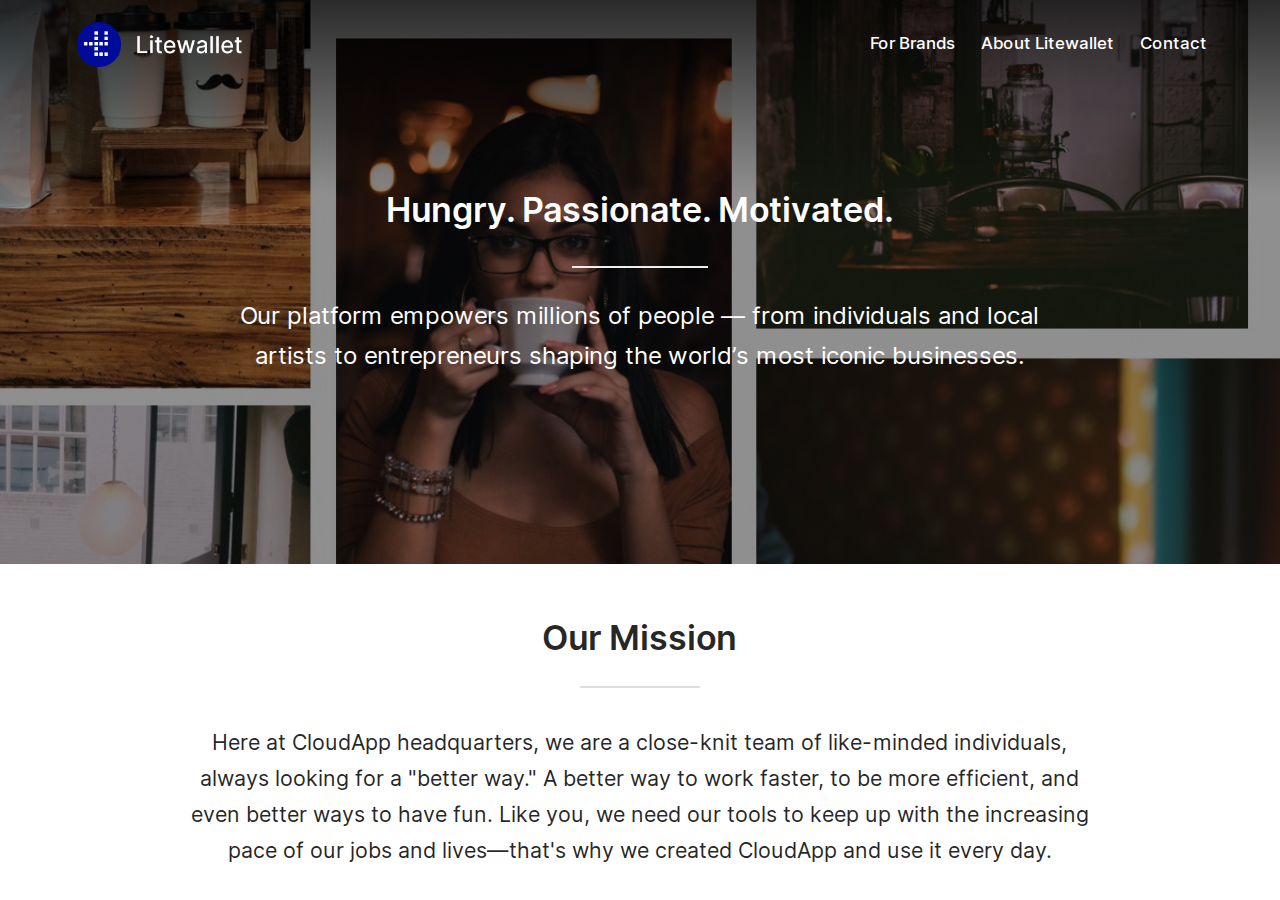
==== about_litewallet.html @ 4c925d45 "added the index file" ====
<!DOCTYPE html>
<html>
<head>
	<link rel="stylesheet" type="text/css" href="assets/css/style.css" />
</head>


<body>


<div class="container about_container">
	


<div class="top_container">

<div class="top_overlay"></div>


<div class="overlay_text_container">
	
<div class="top_nav_container">
	
<div class="top_nav_scrim">
	
<div class="logo_container"><a href="index.html"><img class="logo" src="assets/images/Litewallet Logo White.png" /></a></div>

<div class="nav_container">
	
<ul>

<li><a href="litewallet_for_brands.html">For Brands</a></li>
<li><a href="about_litewallet.html">About Litewallet</a></li>
<li><a href="contact.html">Contact</a></li>

<li class="clear"></li>

</ul>

</div>

<div class="clear"></div>

</div>

</div>



<div class="top_text_container">
	
<div class="about_title_container title">
	Hungry. Passionate. Motivated.
</div>


<div class="title_seperator_container">
	
<div class="title_seperator"></div>

</div>



<div class="about_desc_container">
	
Our platform empowers millions of people — from individuals and local artists to entrepreneurs shaping the world’s most iconic businesses.

</div>






</div>


</div>

</div>




<div class="mission_container about_section">
	

<div class="about_title_container">
	
<div class="about_section_heading title">Our Mission</div>


<div class="about_seperator_container">
<div class="about_seperator"></div>
	</div>


<div class="about_section_body">
	
Here at CloudApp headquarters, we are a close-knit team of like-minded individuals, always looking for a "better way." A better way to work faster, to be more efficient, and even better ways to have fun. Like you, we need our tools to keep up with the increasing pace of our jobs and lives—that's why we created CloudApp and use it every day.

</div>


</div>

</div>







<div class="our_team_container about_section dark_background">
	

<div class="about_title_container">
	
<div class="about_section_heading title">Our Team</div>


<div class="about_seperator_container">
<div class="about_seperator"></div>
	</div>


<div class="about_section_body">
	
Here at CloudApp headquarters, we are a close-knit team of like-minded individuals, always looking for a "better way." A better way to work faster, to be more efficient, and even better ways to have fun. Like you, we need our tools to keep up with the increasing pace of our jobs and lives—that's why we created CloudApp and use it every day.

</div>


</div>

</div>






<div class="our_values_container about_section">
	

<div class="about_title_container">
	
<div class="about_section_heading title">Our Values</div>


<div class="about_seperator_container">
<div class="about_seperator"></div>
	</div>


<div class="about_section_body">
	
Here at CloudApp headquarters, we are a close-knit team of like-minded individuals, always looking for a "better way." A better way to work faster, to be more efficient, and even better ways to have fun. Like you, we need our tools to keep up with the increasing pace of our jobs and lives—that's why we created CloudApp and use it every day.

</div>


<div class="mission_list_container">
	
<div class="mission_list">

<div class="mission_list_number">

<div class="list_number_container"><div class="list_number_text">1</div></div>	

</div>


<div class="mission_list_text">

<div class="mission_list_text_heading">Be Your Own Customer</div>	

<div class="mission_list_text_body">
	
Squarespace is built using Squarespace. Our entire business relies on the same platform and tools our customers pay us for. To that end, we build products and design experiences we would want for ourselves.

</div>

</div>





</div>





<div class="mission_list">

<div class="mission_list_number">

<div class="list_number_container"><div class="list_number_text">2</div></div>	

</div>


<div class="mission_list_text">

<div class="mission_list_text_heading">Empower Individuals</div>	

<div class="mission_list_text_body">
	
Squarespace is built using Squarespace. Our entire business relies on the same platform and tools our customers pay us for. To that end, we build products and design experiences we would want for ourselves.

</div>

</div>





</div>




<div class="mission_list">

<div class="mission_list_number">

<div class="list_number_container"><div class="list_number_text">3</div></div>	

</div>


<div class="mission_list_text">

<div class="mission_list_text_heading">Design is not a luxury</div>	

<div class="mission_list_text_body">
	
Squarespace is built using Squarespace. Our entire business relies on the same platform and tools our customers pay us for. To that end, we build products and design experiences we would want for ourselves.

</div>

</div>




</div>




<div class="mission_list">

<div class="mission_list_number">

<div class="list_number_container"><div class="list_number_text">4</div></div>	

</div>


<div class="mission_list_text">

<div class="mission_list_text_heading">Good work takes time</div>	

<div class="mission_list_text_body">
	
Squarespace is built using Squarespace. Our entire business relies on the same platform and tools our customers pay us for. To that end, we build products and design experiences we would want for ourselves.

</div>

</div>




</div>














</div>


</div>

</div>




<div class="footer">
	
<div class="footer_list">

<ul>
<li><a href="about_litewallet.html">About Litewallet</a></li>	
<li><a href="contact_us.html">Contact Us</a></li>	
<li><a href="privacy_policy.html">Privacy Policy</a></li>	
<li class="clear"></li>

</ul>

</div>

<div class="footer_logo"><img class="logo" src="assets/images/Litewallet Logo White.png" /></div>

<div class="footer_terms">Copyright @ 2019 Litewallet. All Rights Reserved</div>


</div>






</div>





</div>




</body>
</html>
---- assets/css/style.css ----
@font-face {
  src: url("../fonts/Inter-Regular.ttf");
  font-family: 'InterRegular'; }
@font-face {
  src: url("../fonts/Inter-Medium.ttf");
  font-family: 'InterMedium'; }
@font-face {
  src: url("../fonts/Inter-SemiBold.ttf");
  font-family: 'InterSemiBold'; }
@font-face {
  src: url("../fonts/Inter-Bold.ttf");
  font-family: 'InterBold'; }
* {
  margin: 0px;
  padding: 0px; }

html, body {
  height: 100%;
  width: 100%;
  font-family: 'InterRegular';
  -webkit-font-smoothing: antialiased;
  -moz-osx-font-smoothing: grayscale; }

.clear {
  clear: both; }

.dark_background {
  background: #000; }

.dark_background .home_heading {
  color: white; }

.dark_background .home_subheading {
  color: rgba(255, 255, 255, 0.7); }

a {
  text-decoration: none;
  color: rgba(0, 0, 0, 0.87); }

.title {
  font-family: 'InterSemiBold';
  font-size: 34px;
  line-height: 52px; }

.subtitle {
  font-family: 'InterRegular'; }

.selected_text {
  color: #000B99; }

.inline_element {
  display: inline-block; }

.flat_button {
  color: #000B99;
  font-family: 'InterMedium';
  font-size: 21.33px; }

.container {
  height: 100%;
  width: 100%;
  overflow-x: hidden; }

.top_container {
  position: relative;
  height: 540px;
  width: 100%;
  background-image: url("../images/Litewallet Background.jpg");
  background-size: cover; }

.top_nav_container {
  position: relative;
  width: 100%;
  min-height: 120px; }

.top_nav_scrim {
  position: absolute;
  top: 0px;
  left: 0px;
  height: 120px;
  width: 100%;
  background-image: linear-gradient(rgba(0, 0, 0, 0.7), rgba(0, 0, 0, 0));
  padding-left: 6%;
  padding-top: 1.2%; }

.logo_container {
  float: left;
  padding-top: .5%; }

img.logo {
  height: 45px;
  width: 165px; }

.nav_container {
  float: right;
  width: 40%;
  padding-top: 1.4%; }

.nav_container ul li {
  list-style-type: none;
  float: left;
  color: white;
  font-family: 'InterMedium';
  padding-left: 5%;
  font-size: 16px; }

.nav_container ul li a {
  text-decoration: none;
  color: white;
  font-family: 'InterMedium';
  font-size: 16.86px; }

.nav_container ul li a:hover {
  text-decoration: underline; }

.top_text_container {
  margin-top: 5%;
  width: 88%;
  padding: 0% 6%; }

.text_title_container {
  width: 80%;
  padding: 0% 10%;
  text-align: center;
  font-family: 'InterSemiBold';
  font-size: 34.17px;
  line-height: 56px; }

.text_desc_container {
  margin-top: 1.5%;
  font-family: 'InterRegular';
  font-size: 24px;
  line-height: 40px;
  width: 72%;
  padding: 0% 14%;
  text-align: center; }

.signup_container {
  margin-top: 4%;
  width: 72%;
  padding: 0% 14%; }

.signup_label {
  font-family: 'InterMedium';
  font-size: 18.96px;
  text-align: center;
  width: 100%; }

.signup_input_container {
  width: 100%;
  text-align: center; }

input[type="text"] {
  border: none;
  border-radius: 4px;
  padding: 16px;
  font-family: 'InterRegular';
  font-size: 18px; }

.signup_input {
  background: #ddd;
  margin-top: 16px;
  width: 280px; }

button {
  border: none;
  border-radius: 4px;
  cursor: pointer; }

button.signup_button {
  margin-left: -8px; }

button.raised_button {
  background: #000B99;
  color: white;
  padding: 16px;
  font-family: 'InterRegular';
  font-size: 18px; }

.section {
  padding: 56px 0px; }

.features_container {
  margin-top: 3%;
  width: 88%;
  padding-left: 6%; }

.home_heading {
  font-family: 'InterSemiBold';
  font-size: 34px;
  line-height: 52px;
  width: 72%;
  padding: 0% 14%;
  color: #000B99;
  text-align: center; }

.home_subheading {
  margin-top: 16px;
  font-family: 'InterMedium';
  font-size: 22px;
  width: 72%;
  padding: 0% 14%;
  color: rgba(0, 0, 0, 0.5);
  text-align: center; }

.features_content_container {
  margin-top: 80px; }

.feature_container {
  height: 320px;
  width: 88%;
  padding: 0px 6%; }

.feature_text {
  float: left;
  width: 44%;
  position: relative;
  height: 320px;
  display: table; }

.feature_text_heading {
  font-size: 30.38px;
  line-height: 48px;
  font-family: 'InterMedium';
  text-align: left; }

.feature_text_body {
  font-size: 21.33px;
  line-height: 36px;
  font-family: 'InterRegular';
  margin-top: 16px;
  text-align: left;
  color: rgba(0, 0, 0, 0.5); }

.feature_graphic {
  float: right;
  width: 50%;
  height: 320px;
  display: table;
  position: relative;
  margin-left: 6%; }

.feature_graphic_inner {
  display: table-cell;
  vertical-align: middle; }

.feature_container:nth-child(2n) .feature_graphic {
  float: left; }

.feature_container:nth-child(2n) .feature_text {
  float: right; }

.feature_container {
  margin-top: 32px; }

.feature_container:nth-child(1) {
  margin-top: 64px; }

.feature_text_inner {
  display: table-cell;
  vertical-align: middle; }

.section_seperator {
  margin: 48px 0px; }

.seperator {
  background: #ddd;
  height: 1px;
  width: 72%;
  margin: 0 14%; }

.one_wallet_container {
  width: 100%; }

.footer {
  background: #000;
  width: 100%;
  padding: 32px 0px;
  min-height: 120px; }

.be_among_the_first_container .signup_container {
  margin-top: 56px; }

.footer_list {
  width: 100%;
  margin-left: 6%; }

.footer_list ul li {
  list-style-type: none;
  margin-left: 24px;
  color: white;
  float: left;
  font-family: 'InterMedium';
  font-size: 18.96px; }

.footer_list ul li:nth-child(1) {
  margin-left: 0px; }

.footer_list ul li a {
  color: white; }

.footer_logo {
  margin: 72px 0px 40px 0px;
  text-align: center; }

.footer_terms {
  color: rgba(255, 255, 255, 0.7);
  font-size: 18.96px;
  width: 100%;
  text-align: center; }

.one_wallet_container {
  padding-bottom: 80px; }

.wallets_container {
  margin: 80px 0px 16px 0px;
  width: 100%;
  text-align: center; }

.wallet_container {
  margin-left: 40px;
  display: inline-block; }

.wallet_container:nth-child(1) {
  margin-left: 0px; }

.wallet_container img {
  width: 270px;
  height: 155px;
  box-shadow: 3px 3px 6px 4px rgba(0, 0, 0, 0.12); }

.wallets_list_container {
  width: 80%;
  min-height: 120px;
  margin-left: 10%; }

.wallets_list {
  width: 46%;
  float: left;
  margin-top: 64px; }

.wallets_list:nth-child(2n) {
  margin-left: 4%; }

.wallets_list_title {
  font-family: 'InterMedium';
  font-size: 30.38px;
  color: white;
  width: 100%;
  text-align: center; }

.wallets_list_body {
  margin-top: 16px;
  font-family: 'InterRegular';
  font-size: 20px;
  line-height: 36px;
  color: white;
  width: 100%;
  text-align: center; }

/*  About Page Styles  */
.top_overlay {
  position: absolute;
  top: 0px;
  left: 0px;
  height: 100%;
  width: 100%;
  z-index: 2;
  background: rgba(0, 0, 0, 0.44); }

.overlay_text_container {
  position: relative;
  height: 100%;
  width: 100%;
  z-index: 5; }

.title_seperator_container {
  text-align: center;
  margin: 16px 0px; }

.title_seperator {
  display: inline-block;
  height: 2px;
  width: 12%;
  background: #eee; }

.title_seperator.lighter {
  height: 1px;
  background: #ddd; }

.about_container .top_nav_scrim {
  height: 180px; }

.about_container.container .top_container {
  background-image: url("../images/About Background.jpg");
  height: 564px; }

.about_title_container {
  color: white;
  text-align: center;
  width: 72%;
  padding: 0 14%; }

.about_desc_container {
  color: white;
  text-align: center;
  width: 72%;
  padding: 0 14%;
  margin-top: 1.5%;
  font-family: 'InterRegular';
  font-size: 24px;
  line-height: 40px;
  margin-top: 24px; }

.about_section {
  padding: 48px 0px; }

.about_section_heading {
  color: rgba(0, 0, 0, 0.87); }

.about_seperator_container {
  width: 100%;
  margin-top: 8px;
  text-align: center; }

.about_seperator {
  display: inline-block;
  width: 120px;
  height: 2px;
  background: #ddd; }

.about_section_body {
  font-family: 'InterRegular';
  font-size: 21.33px;
  line-height: 36px;
  color: rgba(0, 0, 0, 0.87);
  width: 100%;
  padding: 0px;
  margin-top: 32px; }

.about_container .about_section.dark_background .about_section_heading {
  color: white; }

.about_container .about_section.dark_background .about_section_body {
  color: white; }

.mission_list_container {
  margin-top: 48px; }

.mission_list {
  margin-top: 40px;
  min-height: 56px;
  width: 100%; }

.mission_list:nth-child(1) {
  margin-top: 0px; }

.mission_list_number {
  display: inline-block;
  height: 56px;
  width: 56px; }

.list_number_container {
  height: 56px;
  width: 56px;
  border-radius: 28px;
  border: 1px solid #ddd;
  overflow: hidden; }

.list_number_text {
  font-family: 'InterSemiBold';
  font-size: 24px;
  color: rgba(0, 0, 0, 0.87);
  padding: 12px 10px; }

.mission_list_text {
  display: inline-block;
  margin-left: 12%; }

.mission_list_text_heading {
  font-family: 'InterSemiBold';
  font-size: 24px;
  color: rgba(0, 0, 0, 0.87);
  text-align: left; }

.mission_list_text_body {
  font-family: 'InterRegular';
  font-size: 21.33px;
  line-height: 36px;
  margin-top: 16px;
  text-align: left;
  color: rgba(0, 0, 0, 0.87); }

.our_values_container {
  padding-bottom: 104px; }

/* Privacy Policy Styles */
.privacy_policy_container .top_nav_scrim {
  background: none; }

.privacy_policy_container .top_container {
  background: none; }

.white_background .top_nav_container .nav_container ul li a, .white_background .title_container, .white_background .desc_container {
  color: rgba(0, 0, 0, 0.87); }

.privacy_policy_container .title_container {
  text-align: left;
  width: 100%; }

.privacy_policy_container .top_container {
  padding-bottom: 72px;
  height: auto;
  min-height: 160px;
  width: 100%; }

.privacy_policy_container .title_seperator_container {
  text-align: left;
  margin-top: 8px; }

.privacy_policy_container .title_seperator {
  width: 96px; }

.privacy_policy_container .desc_container {
  line-height: 36px;
  width: 72%;
  padding-top: 16px; }

/* Contact Us Styles  */
.contact_container .top_text_container {
  margin-top: 3%; }

.contact_container .title_container {
  text-align: center;
  width: 80%;
  padding: 0 10%; }

.contact_container .top_container {
  height: auto;
  background: none;
  padding-bottom: 96px; }

.contact_container .top_nav_scrim {
  background: none; }

.desc_list_container {
  margin-top: 32px;
  text-align: center;
  min-height: 120px;
  width: 100%;
  padding: 0;
  margin-top: 48px; }

.desc_list {
  float: left;
  margin-left: 72px;
  width: 28%; }

.desc_list:nth-child(1) {
  margin-left: 0px; }

.desc_list_title {
  font-family: 'InterMedium';
  font-size: 24px;
  text-align: center; }

.desc_list_body {
  font-family: 'InterRegular';
  font-size: 21.33px;
  line-height: 32px;
  margin-top: 24px;
  width: 100%;
  text-align: center; }

/* For Brands Styles */
.for_brands_container .top_container, .for_brands_container .top_nav_scrim {
  background: none; }

.for_brands_container .top_text_container {
  margin-top: 4%;
  min-height: 120px;
  width: 100%; }

.for_brands_container .title_seperator_container {
  text-align: left;
  margin-top: 8px; }

.for_brands_container .title_seperator {
  width: 96px; }

.for_brands_container .title_container {
  width: 100%;
  font-size: 34px;
  line-height: 56px; }

.desc_container {
  width: 100%;
  font-size: 24px;
  line-height: 44px;
  padding-top: 8px; }

.left_floated_container {
  float: left;
  width: 52%; }

.right_floated_container {
  float: left; }

.right_floated_container img {
  position: relative;
  height: 459px;
  width: 470px;
  margin-top: -10%;
  z-index: -10; }

.for_brands_illustration img {
  height: 373px;
  width: 381px; }

.signup_as_brand_container {
  margin-top: 32px; }

.signup_as_brand_text {
  font-size: 24px; }

.brands_features_container {
  margin-left: 6%;
  width: 90%;
  margin-top: 128px;
  padding-bottom: 96px; }

.brands_feature {
  margin-top: 80px;
  width: 88%;
  padding-left: 6%;
  border-left: 4px solid #000B99;
  min-height: 160px;
  padding-top: 16px;
  padding-bottom: 16px; }

.brands_feature:nth-child(1) {
  margin-top: 0px; }

.brands_feature_title_container {
  float: left;
  width: 44%; }

.brands_feature_image_container {
  float: right;
  width: 48%;
  margin-top: 3%; }

.brands_feature_title {
  font-family: 'InterMedium';
  font-size: 30.38px;
  margin-top: 16px; }

.brands_feature_body {
  margin-top: 32px;
  font-family: 'InterRegular';
  font-size: 20px;
  line-height: 36px; }

.brands_feature_title_caption {
  font-family: 'InterRegular';
  font-size: 18.96px;
  color: #000B99; }

.brands_feature_list_container {
  margin-top: 24px; }

.brands_feature_list {
  margin-top: 24px; }

.brands_feature:nth-child(2n) {
  border-left: none;
  border-right: 4px solid #000B99;
  padding-left: 0%;
  padding-right: 6%; }

.brands_feature:nth-child(2n) .brands_feature_title_container {
  float: right; }

.brands_feature:nth-child(2n) .brands_feature_image_container {
  float: left; }

.brands_feature_list:nth-child(1) {
  margin-top: 0px; }

.brands_feature_list_container ul li {
  list-style-type: none; }

.feature_list_title {
  font-family: 'InterMedium';
  font-size: 21.33px; }

.feature_list_body {
  margin-top: 16px;
  font-family: 'InterRegular';
  font-size: 20px; }

.for_brands_litewallet_offers_title {
  font-family: 'InterSemiBold';
  font-size: 34px;
  width: 100%;
  text-align: center;
  line-height: 56px;
  margin-top: 120px; }

/*# sourceMappingURL=style.css.map */
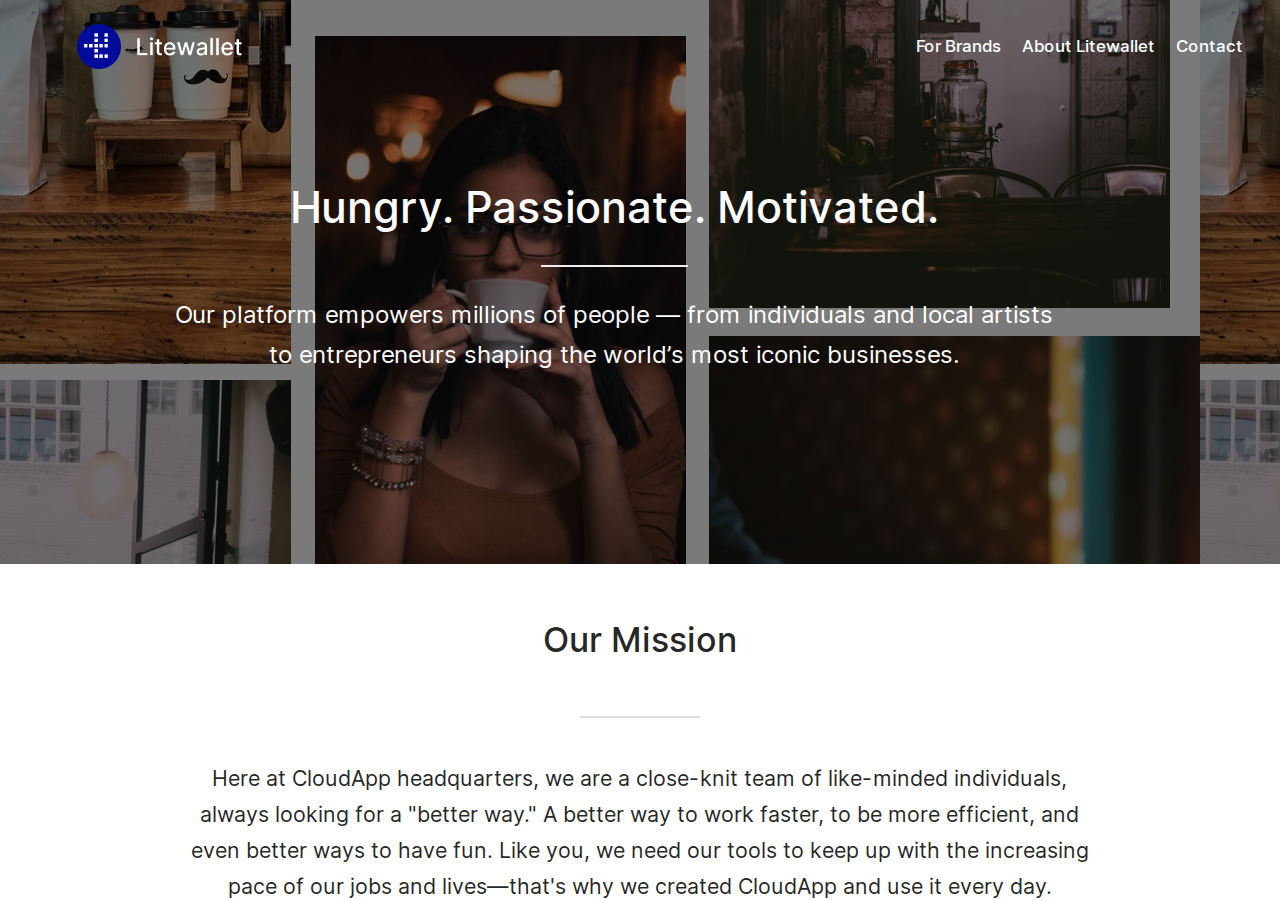
==== commit 8d439c04: "added latest home pages" ====
--- a/about_litewallet.html
+++ b/about_litewallet.html
@@ -8,22 +8,55 @@
 <body>
 
 
-<div class="container about_container">
-	
-
-
-<div class="top_container">
-
-<div class="top_overlay"></div>
-
-
-<div class="overlay_text_container">
-	
+<div class="container about_container full_bleed_background">
+
+
+<div class="top_navigation">
+
+
+<div class="top_navigation_left">	
+	
+<div class="logo_container">
+
+<div class="logo_left">
+
+
+<div class="logo">
+<a href="index.html"><img class="logo" src="assets/images/Litewallet Logo White.png" /></a>
+</div>
+
+</div>
+
+
+<div class="currently_serving">
+	
+Currently serving in Delhi-NCR only
+
+</div>
+
+
+
+
+
+<div class="clear"></div>
+
+
+</div>
+
+
+</div>
+
+
+
+<div class="top_navigation_right">
+	
+
+
 <div class="top_nav_container">
 	
 <div class="top_nav_scrim">
 	
-<div class="logo_container"><a href="index.html"><img class="logo" src="assets/images/Litewallet Logo White.png" /></a></div>
+
 
 <div class="nav_container">
 	
@@ -33,7 +66,7 @@
 <li><a href="about_litewallet.html">About Litewallet</a></li>
 <li><a href="contact.html">Contact</a></li>
 
-<li class="clear"></li>
+
 
 </ul>
 
@@ -41,9 +74,36 @@
 
 <div class="clear"></div>
 
-</div>
-
-</div>
+
+</div>
+
+</div>
+
+
+</div>
+
+
+
+
+
+<div class="clear">
+</div>
+
+
+</div>
+
+
+
+
+
+
+<div class="top_container">
+
+<div class="top_overlay"></div>
+
+
+<div class="overlay_text_container">
+	
 
 
 
--- a/assets/css/style.css
+++ b/assets/css/style.css
@@ -14,6 +14,9 @@
   margin: 0px;
   padding: 0px; }
 
+html {
+  overflow-x: hidden; }
+
 html, body {
   height: 100%;
   width: 100%;
@@ -38,9 +41,9 @@
   color: rgba(0, 0, 0, 0.87); }
 
 .title {
-  font-family: 'InterSemiBold';
+  font-family: 'InterMedium';
   font-size: 34px;
-  line-height: 52px; }
+  line-height: 56px; }
 
 .subtitle {
   font-family: 'InterRegular'; }
@@ -56,17 +59,27 @@
   font-family: 'InterMedium';
   font-size: 21.33px; }
 
+.input_field:focus, button:focus {
+  border: none;
+  outline: none; }
+
 .container {
+  position: relative;
   height: 100%;
   width: 100%;
   overflow-x: hidden; }
 
 .top_container {
   position: relative;
-  height: 540px;
-  width: 100%;
-  background-image: url("../images/Litewallet Background.jpg");
-  background-size: cover; }
+  min-height: 540px;
+  height: 100%;
+  width: 100%; }
+
+.top_inner_container {
+  min-height: 240px;
+  height: 100%;
+  width: 94%;
+  padding-left: 6%; }
 
 .top_nav_container {
   position: relative;
@@ -84,17 +97,20 @@
   padding-top: 1.2%; }
 
 .logo_container {
-  float: left;
-  padding-top: .5%; }
+  width: 100%;
+  min-height: 64px;
+  padding-top: 4%; }
 
 img.logo {
   height: 45px;
   width: 165px; }
 
+.text_slider {
+  display: inline-block; }
+
 .nav_container {
   float: right;
-  width: 40%;
-  padding-top: 1.4%; }
+  width: 70%; }
 
 .nav_container ul li {
   list-style-type: none;
@@ -113,40 +129,63 @@
 .nav_container ul li a:hover {
   text-decoration: underline; }
 
+.top_left_container {
+  float: left;
+  width: 50%;
+  box-shadow: 12px 12px 16px 12px #ffffff;
+  -webkit-box-shadow: 12px 12px 16px 12px #ffffff;
+  -moz-box-shadow: 0px 12px 16px 12px #ffffff;
+  -ms-box-shadow: 0px 12px 16px 12px #ffffff;
+  -o-box-shadow: 0px 12px 16px 12px #ffffff; }
+
+.top_right_container {
+  float: right;
+  width: 50%;
+  height: 100%;
+  background-image: url("../images/Home Background.jpg");
+  background-size: cover; }
+
 .top_text_container {
-  margin-top: 5%;
-  width: 88%;
-  padding: 0% 6%; }
+  margin-top: 21%;
+  width: 96%;
+  padding-right: 4%;
+  padding-top: 8%; }
 
 .text_title_container {
-  width: 80%;
-  padding: 0% 10%;
-  text-align: center;
-  font-family: 'InterSemiBold';
+  width: 100%;
+  padding: 0%;
+  text-align: left;
+  font-family: 'InterMedium';
   font-size: 34.17px;
   line-height: 56px; }
 
 .text_desc_container {
   margin-top: 1.5%;
   font-family: 'InterRegular';
-  font-size: 24px;
+  font-size: 20px;
   line-height: 40px;
-  width: 72%;
-  padding: 0% 14%;
-  text-align: center; }
+  width: 92%;
+  padding-top: 2%;
+  padding-right: 4%;
+  text-align: left; }
 
 .signup_container {
-  margin-top: 4%;
-  width: 72%;
-  padding: 0% 14%; }
+  margin-top: 2%;
+  width: 96%;
+  padding-right: 4%; }
 
 .signup_label {
   font-family: 'InterMedium';
   font-size: 18.96px;
   text-align: center;
-  width: 100%; }
+  width: 100%;
+  padding-top: 4%; }
 
 .signup_input_container {
+  width: 100%;
+  text-align: center; }
+
+.signup_inner_container {
   width: 100%;
   text-align: center; }
 
@@ -160,7 +199,7 @@
 .signup_input {
   background: #ddd;
   margin-top: 16px;
-  width: 280px; }
+  width: 240px; }
 
 button {
   border: none;
@@ -177,6 +216,50 @@
   font-family: 'InterRegular';
   font-size: 18px; }
 
+.signup_avatars_container {
+  padding-top: 24px;
+  text-align: left;
+  display: none; }
+
+.avatar_single {
+  display: inline-block;
+  margin-left: -16px; }
+
+.avatar_single img {
+  height: 32px;
+  width: 32px;
+  border-radius: 50%;
+  border: 2px solid #fff; }
+
+.signup_avatars_text {
+  padding-top: 24px;
+  font-family: 'InterRegular';
+  font-size: 16.86px;
+  text-align: center;
+  width: 100%;
+  color: rgba(0, 0, 0, 0.87); }
+
+.top_signup_container .signup_label, .top_signup_container .signup_input_container, .top_signup_container .signup_inner_container, .top_signup_container .signup_avatars_text {
+  text-align: left; }
+
+.top_signup_container {
+  padding-top: 8px; }
+
+.bottom_container {
+  min-height: 240px;
+  width: 100%; }
+
+.logo_left {
+  float: left;
+  width: 34%; }
+
+.currently_serving {
+  float: right;
+  padding-right: 3%;
+  width: 50%;
+  padding-top: 16px;
+  color: rgba(0, 0, 0, 0.5); }
+
 .section {
   padding: 56px 0px; }
 
@@ -186,20 +269,20 @@
   padding-left: 6%; }
 
 .home_heading {
-  font-family: 'InterSemiBold';
+  font-family: 'InterMedium';
   font-size: 34px;
-  line-height: 52px;
-  width: 72%;
-  padding: 0% 14%;
-  color: #000B99;
+  line-height: 56px;
+  width: 88%;
+  padding: 0% 6%;
+  color: rgba(0, 0, 0, 0.87);
   text-align: center; }
 
 .home_subheading {
   margin-top: 16px;
   font-family: 'InterMedium';
   font-size: 22px;
-  width: 72%;
-  padding: 0% 14%;
+  width: 88%;
+  padding: 0% 6%;
   color: rgba(0, 0, 0, 0.5);
   text-align: center; }
 
@@ -233,10 +316,9 @@
   color: rgba(0, 0, 0, 0.5); }
 
 .feature_graphic {
-  float: right;
-  width: 50%;
+  float: left;
+  width: 40%;
   height: 320px;
-  display: table;
   position: relative;
   margin-left: 6%; }
 
@@ -261,7 +343,7 @@
   vertical-align: middle; }
 
 .section_seperator {
-  margin: 48px 0px; }
+  margin-top: 48px; }
 
 .seperator {
   background: #ddd;
@@ -279,7 +361,7 @@
   min-height: 120px; }
 
 .be_among_the_first_container .signup_container {
-  margin-top: 56px; }
+  margin-top: 0px; }
 
 .footer_list {
   width: 100%;
@@ -340,7 +422,7 @@
   margin-top: 64px; }
 
 .wallets_list:nth-child(2n) {
-  margin-left: 4%; }
+  margin-left: 6%; }
 
 .wallets_list_title {
   font-family: 'InterMedium';
@@ -350,13 +432,17 @@
   text-align: center; }
 
 .wallets_list_body {
-  margin-top: 16px;
+  margin-top: 24px;
   font-family: 'InterRegular';
   font-size: 20px;
   line-height: 36px;
   color: white;
-  width: 100%;
-  text-align: center; }
+  height: 144px;
+  width: 100%;
+  text-align: center; }
+
+.wallets_list:nth-child(3), .wallets_list:nth-child(4) {
+  margin-top: 64px; }
 
 /*  About Page Styles  */
 .top_overlay {
@@ -366,7 +452,7 @@
   height: 100%;
   width: 100%;
   z-index: 2;
-  background: rgba(0, 0, 0, 0.44); }
+  background: rgba(0, 0, 0, 0.52); }
 
 .overlay_text_container {
   position: relative;
@@ -397,6 +483,8 @@
 
 .about_title_container {
   color: white;
+  font-family: 'InterMedium';
+  font-size: 43.25px;
   text-align: center;
   width: 72%;
   padding: 0 14%; }
@@ -468,7 +556,7 @@
   overflow: hidden; }
 
 .list_number_text {
-  font-family: 'InterSemiBold';
+  font-family: 'InterMedium';
   font-size: 24px;
   color: rgba(0, 0, 0, 0.87);
   padding: 12px 10px; }
@@ -478,7 +566,7 @@
   margin-left: 12%; }
 
 .mission_list_text_heading {
-  font-family: 'InterSemiBold';
+  font-family: 'InterMedium';
   font-size: 24px;
   color: rgba(0, 0, 0, 0.87);
   text-align: left; }
@@ -523,6 +611,7 @@
 
 .privacy_policy_container .desc_container {
   line-height: 36px;
+  font-size: 20px;
   width: 72%;
   padding-top: 16px; }
 
@@ -547,8 +636,8 @@
   margin-top: 32px;
   text-align: center;
   min-height: 120px;
-  width: 100%;
-  padding: 0;
+  width: 84%;
+  padding: 0 8%;
   margin-top: 48px; }
 
 .desc_list {
@@ -591,7 +680,8 @@
 .for_brands_container .title_container {
   width: 100%;
   font-size: 34px;
-  line-height: 56px; }
+  font-family: 'InterMedium';
+  line-height: 60px; }
 
 .desc_container {
   width: 100%;
@@ -700,11 +790,68 @@
   font-size: 20px; }
 
 .for_brands_litewallet_offers_title {
-  font-family: 'InterSemiBold';
+  font-family: 'InterMedium';
   font-size: 34px;
   width: 100%;
   text-align: center;
   line-height: 56px;
   margin-top: 120px; }
 
+.white_background .top_container .top_right_container {
+  background: #fff; }
+
+.white_background .top_navigation .currently_serving, .full_bleed_background .top_navigation .currently_serving {
+  display: none; }
+
+.white_background .top_container .logo_container, .full_bleed_background .top_container .logo_container {
+  float: none; }
+
+.white_background .top_text_container {
+  padding-right: 0%;
+  width: 100%; }
+
+.full_bleed_background .top_nav_scrim {
+  background: none; }
+
+.full_bleed_background .top_text_container {
+  margin-top: 0%;
+  padding-top: 14%; }
+
+.top_navigation {
+  position: absolute;
+  top: 0px;
+  left: 0px;
+  width: 100%;
+  min-height: 120px;
+  z-index: 30; }
+
+.top_navigation_left {
+  float: left;
+  width: 47%;
+  padding-left: 6%; }
+
+.top_navigation_right {
+  float: right;
+  width: 47%; }
+
+.top_nav_scrim {
+  padding-top: 6%; }
+
+.white_background .top_left_container {
+  padding-top: 13%; }
+
+.for_brands_container .top_right_container {
+  z-index: -10; }
+
+.for_brands_container .top_right_container img {
+  position: relative;
+  height: 459px;
+  width: 470px;
+  margin-top: 18%;
+  margin-left: 12%;
+  z-index: 10; }
+
+.privacy_policy_container .top_text_container {
+  margin-top: 6.5%; }
+
 /*# sourceMappingURL=style.css.map */
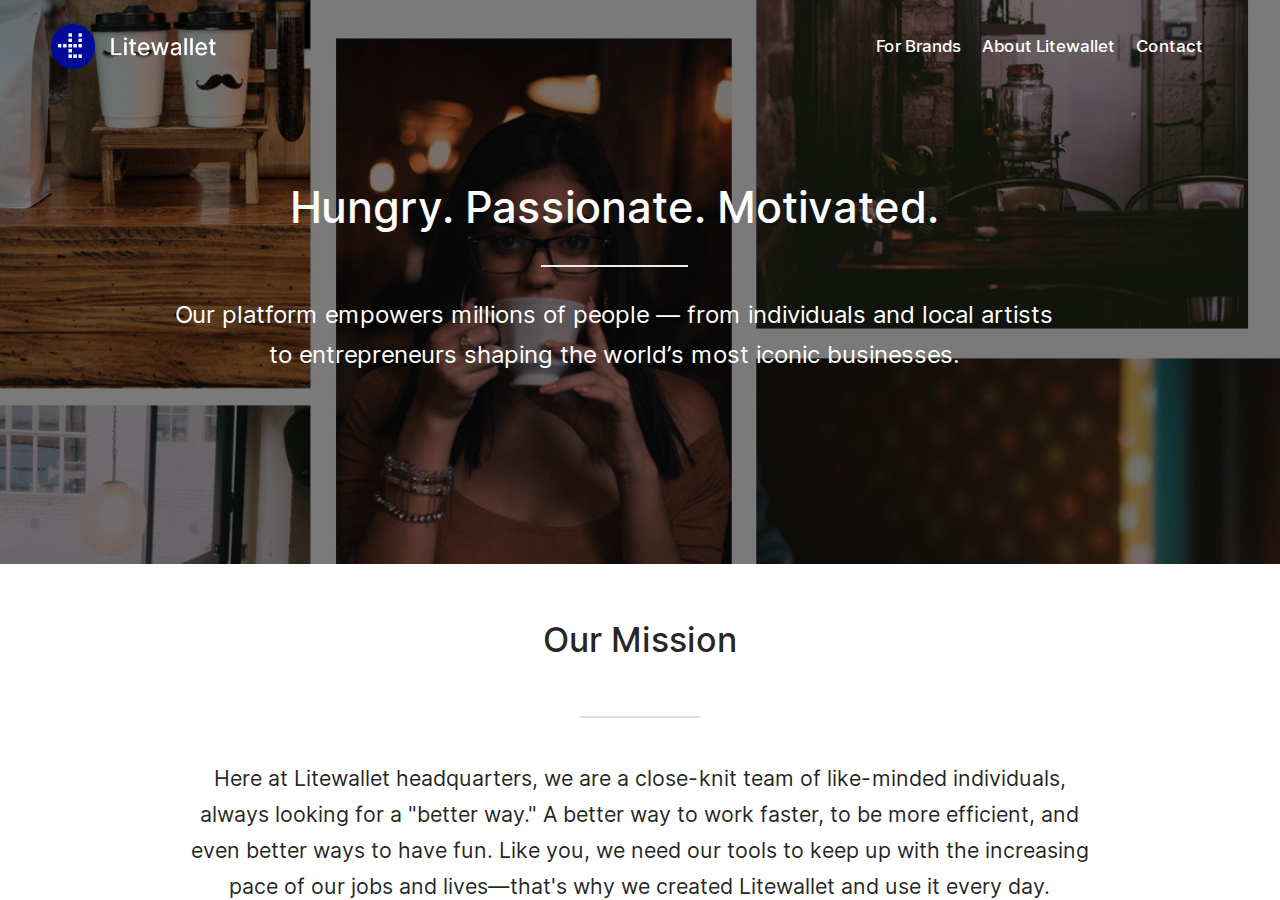
==== commit d6d691a8: "added favicon" ====
--- a/about_litewallet.html
+++ b/about_litewallet.html
@@ -158,7 +158,7 @@
 
 <div class="about_section_body">
 	
-Here at CloudApp headquarters, we are a close-knit team of like-minded individuals, always looking for a "better way." A better way to work faster, to be more efficient, and even better ways to have fun. Like you, we need our tools to keep up with the increasing pace of our jobs and lives—that's why we created CloudApp and use it every day.
+Here at Litewallet headquarters, we are a close-knit team of like-minded individuals, always looking for a "better way." A better way to work faster, to be more efficient, and even better ways to have fun. Like you, we need our tools to keep up with the increasing pace of our jobs and lives—that's why we created Litewallet and use it every day.
 
 </div>
 
@@ -239,7 +239,7 @@
 
 <div class="mission_list_text_body">
 	
-Squarespace is built using Squarespace. Our entire business relies on the same platform and tools our customers pay us for. To that end, we build products and design experiences we would want for ourselves.
+Litewallet is built using Litewallet. Our entire business relies on the same platform and tools our customers pay us for. To that end, we build products and design experiences we would want for ourselves.
 
 </div>
 
@@ -270,7 +270,7 @@
 
 <div class="mission_list_text_body">
 	
-Squarespace is built using Squarespace. Our entire business relies on the same platform and tools our customers pay us for. To that end, we build products and design experiences we would want for ourselves.
+Litewallet is built using Litewallet. Our entire business relies on the same platform and tools our customers pay us for. To that end, we build products and design experiences we would want for ourselves.
 
 </div>
 
@@ -300,7 +300,7 @@
 
 <div class="mission_list_text_body">
 	
-Squarespace is built using Squarespace. Our entire business relies on the same platform and tools our customers pay us for. To that end, we build products and design experiences we would want for ourselves.
+Litewallet is built using Litewallet. Our entire business relies on the same platform and tools our customers pay us for. To that end, we build products and design experiences we would want for ourselves.
 
 </div>
 
@@ -329,7 +329,7 @@
 
 <div class="mission_list_text_body">
 	
-Squarespace is built using Squarespace. Our entire business relies on the same platform and tools our customers pay us for. To that end, we build products and design experiences we would want for ourselves.
+Litewallet is built using Litewallet. Our entire business relies on the same platform and tools our customers pay us for. To that end, we build products and design experiences we would want for ourselves.
 
 </div>
 
--- a/assets/css/style.css
+++ b/assets/css/style.css
@@ -49,15 +49,18 @@
   font-family: 'InterRegular'; }
 
 .selected_text {
-  color: #000B99; }
+  color: #3600B3; }
 
 .inline_element {
   display: inline-block; }
 
 .flat_button {
-  color: #000B99;
+  color: #3600B3;
   font-family: 'InterMedium';
   font-size: 21.33px; }
+
+.flat_button span {
+  margin-left: 4px; }
 
 .input_field:focus, button:focus {
   border: none;
@@ -73,13 +76,15 @@
   position: relative;
   min-height: 540px;
   height: 100%;
-  width: 100%; }
+  width: 100%;
+  background-image: url("../images/litewallet_background_pattern.jpg");
+  background-size: cover; }
 
 .top_inner_container {
   min-height: 240px;
   height: 100%;
   width: 94%;
-  padding-left: 6%; }
+  padding-left: 4%; }
 
 .top_nav_container {
   position: relative;
@@ -93,7 +98,6 @@
   height: 120px;
   width: 100%;
   background-image: linear-gradient(rgba(0, 0, 0, 0.7), rgba(0, 0, 0, 0));
-  padding-left: 6%;
   padding-top: 1.2%; }
 
 .logo_container {
@@ -131,32 +135,32 @@
 
 .top_left_container {
   float: left;
-  width: 50%;
-  box-shadow: 12px 12px 16px 12px #ffffff;
-  -webkit-box-shadow: 12px 12px 16px 12px #ffffff;
-  -moz-box-shadow: 0px 12px 16px 12px #ffffff;
-  -ms-box-shadow: 0px 12px 16px 12px #ffffff;
-  -o-box-shadow: 0px 12px 16px 12px #ffffff; }
+  width: 52.5%;
+  /*
+  box-shadow:12px 12px 16px 12px #ffffff;
+  -webkit-box-shadow:12px 12px 16px 12px #ffffff;
+  -moz-box-shadow:0px 12px 16px 12px #ffffff;
+  -ms-box-shadow:0px 12px 16px 12px #ffffff;
+  -o-box-shadow:0px 12px 16px 12px #ffffff;
+  */ }
 
 .top_right_container {
-  float: right;
-  width: 50%;
-  height: 100%;
-  background-image: url("../images/Home Background.jpg");
-  background-size: cover; }
+  float: left;
+  width: 47.5%;
+  height: 100%; }
 
 .top_text_container {
   margin-top: 21%;
   width: 96%;
   padding-right: 4%;
-  padding-top: 8%; }
+  padding-top: 5.5%; }
 
 .text_title_container {
-  width: 100%;
+  width: 92%;
   padding: 0%;
   text-align: left;
   font-family: 'InterMedium';
-  font-size: 34.17px;
+  font-size: 31.4px;
   line-height: 56px; }
 
 .text_desc_container {
@@ -170,7 +174,7 @@
   text-align: left; }
 
 .signup_container {
-  margin-top: 2%;
+  margin-top: 4.5%;
   width: 96%;
   padding-right: 4%; }
 
@@ -201,6 +205,34 @@
   margin-top: 16px;
   width: 240px; }
 
+#signup_message {
+  font-family: 'InterRegular';
+  font-size: 18px;
+  padding-top: 16px;
+  line-height: 28px;
+  display: none; }
+
+#signup_message.invalid {
+  color: red;
+  display: block; }
+
+#signup_message.successful {
+  color: green;
+  display: block; }
+
+.signup_success_title {
+  font-family: 'InterMedium';
+  font-size: 24px;
+  line-height: 32px;
+  color: green; }
+
+.signup_success_message {
+  font-family: 'InterRegular';
+  font-size: 20px;
+  line-height: 36px;
+  padding-top: 16px;
+  width: 80%; }
+
 button {
   border: none;
   border-radius: 4px;
@@ -210,7 +242,7 @@
   margin-left: -8px; }
 
 button.raised_button {
-  background: #000B99;
+  background: #3600B3;
   color: white;
   padding: 16px;
   font-family: 'InterRegular';
@@ -261,7 +293,7 @@
   color: rgba(0, 0, 0, 0.5); }
 
 .section {
-  padding: 56px 0px; }
+  padding: 56px 0px 104px 0px; }
 
 .features_container {
   margin-top: 3%;
@@ -278,8 +310,8 @@
   text-align: center; }
 
 .home_subheading {
-  margin-top: 16px;
-  font-family: 'InterMedium';
+  margin-top: 8px;
+  font-family: 'InterRegular';
   font-size: 22px;
   width: 88%;
   padding: 0% 6%;
@@ -290,13 +322,13 @@
   margin-top: 80px; }
 
 .feature_container {
-  height: 320px;
-  width: 88%;
-  padding: 0px 6%; }
+  height: 420px;
+  width: 94%;
+  padding: 0px 3%; }
 
 .feature_text {
   float: left;
-  width: 44%;
+  width: 40%;
   position: relative;
   height: 320px;
   display: table; }
@@ -316,16 +348,34 @@
   color: rgba(0, 0, 0, 0.5); }
 
 .feature_graphic {
-  float: left;
-  width: 40%;
+  float: right;
+  width: 50%;
   height: 320px;
   position: relative;
-  margin-left: 6%; }
+  margin-left: 4%; }
 
 .feature_graphic_inner {
   display: table-cell;
   vertical-align: middle; }
 
+.feature_graphic_inner img.screenshot {
+  position: relative;
+  width: 247px;
+  height: 434px;
+  margin-left: -34%;
+  box-shadow: 0px 0px 3px 3px rgba(0, 0, 0, 0.12);
+  -webkit-box-shadow: 0px 0px 3px 3px rgba(0, 0, 0, 0.12); }
+
+.feature_graphic_inner img:nth-child(1) {
+  margin-left: 0px;
+  z-index: 10; }
+
+.feature_graphic_inner img:nth-child(2) {
+  z-index: 8; }
+
+.feature_graphic_inner img:nth-child(3) {
+  z-index: 6; }
+
 .feature_container:nth-child(2n) .feature_graphic {
   float: left; }
 
@@ -333,7 +383,7 @@
   float: right; }
 
 .feature_container {
-  margin-top: 32px; }
+  margin-top: 80px; }
 
 .feature_container:nth-child(1) {
   margin-top: 64px; }
@@ -348,8 +398,8 @@
 .seperator {
   background: #ddd;
   height: 1px;
-  width: 72%;
-  margin: 0 14%; }
+  width: 88%;
+  margin: 0 6%; }
 
 .one_wallet_container {
   width: 100%; }
@@ -392,34 +442,46 @@
   text-align: center; }
 
 .one_wallet_container {
-  padding-bottom: 80px; }
+  padding-bottom: 136px; }
 
 .wallets_container {
-  margin: 80px 0px 16px 0px;
+  margin-top: 72px;
   width: 100%;
   text-align: center; }
 
 .wallet_container {
+  display: inline-block; }
+
+.wallet_container_single {
+  width: 100%;
+  margin-top: 32px; }
+
+.wallet_container_single:nth-child(1) {
+  margin-top: 0px; }
+
+.wallet_container_single:nth-child(1), .wallet_container_single:nth-child(3) {
+  opacity: .15; }
+
+.wallet_container img {
+  height: 157px;
+  width: 274px;
   margin-left: 40px;
-  display: inline-block; }
-
-.wallet_container:nth-child(1) {
-  margin-left: 0px; }
-
-.wallet_container img {
-  width: 270px;
-  height: 155px;
-  box-shadow: 3px 3px 6px 4px rgba(0, 0, 0, 0.12); }
+  box-shadow: 3px 3px 6px 4px rgba(0, 0, 0, 0.12);
+  -webkit-box-shadow: 3px 3px 6px 4px rgba(0, 0, 0, 0.12); }
+
+.wallet_container:nth-child(1) img {
+  margin-left: 24px; }
 
 .wallets_list_container {
   width: 80%;
   min-height: 120px;
-  margin-left: 10%; }
+  margin-left: 10%;
+  padding-top: 32px; }
 
 .wallets_list {
   width: 46%;
   float: left;
-  margin-top: 64px; }
+  margin-top: 88px; }
 
 .wallets_list:nth-child(2n) {
   margin-left: 6%; }
@@ -443,6 +505,21 @@
 
 .wallets_list:nth-child(3), .wallets_list:nth-child(4) {
   margin-top: 64px; }
+
+.wallets_list_icon {
+  width: 100%;
+  text-align: center;
+  height: 104px; }
+
+.wallets_list_icon_circle {
+  height: 80px;
+  width: 80px;
+  display: inline-block;
+  border-radius: 50%; }
+
+.wallets_list_icon_circle img {
+  height: 72px;
+  width: 72px; }
 
 /*  About Page Styles  */
 .top_overlay {
@@ -723,7 +800,7 @@
   margin-top: 80px;
   width: 88%;
   padding-left: 6%;
-  border-left: 4px solid #000B99;
+  border-left: 4px solid #3600B3;
   min-height: 160px;
   padding-top: 16px;
   padding-bottom: 16px; }
@@ -754,7 +831,7 @@
 .brands_feature_title_caption {
   font-family: 'InterRegular';
   font-size: 18.96px;
-  color: #000B99; }
+  color: #3600B3; }
 
 .brands_feature_list_container {
   margin-top: 24px; }
@@ -764,7 +841,7 @@
 
 .brands_feature:nth-child(2n) {
   border-left: none;
-  border-right: 4px solid #000B99;
+  border-right: 4px solid #3600B3;
   padding-left: 0%;
   padding-right: 6%; }
 
@@ -827,12 +904,12 @@
 
 .top_navigation_left {
   float: left;
-  width: 47%;
-  padding-left: 6%; }
+  width: 46.5%;
+  padding-left: 4%; }
 
 .top_navigation_right {
   float: right;
-  width: 47%; }
+  width: 47.5%; }
 
 .top_nav_scrim {
   padding-top: 6%; }
@@ -854,4 +931,126 @@
 .privacy_policy_container .top_text_container {
   margin-top: 6.5%; }
 
+.feature_container:nth-child(2) .feature_graphic {
+  margin-left: -4%; }
+
+.store_tools_features_container {
+  margin-top: 48px; }
+
+.store_tools_features_text {
+  font-family: 'InterRegular';
+  font-size: 24px;
+  line-height: 44px;
+  width: 100%;
+  padding: 0%;
+  text-align: center; }
+
+.store_tools_features_container {
+  width: 100%;
+  text-align: center; }
+
+.store_tools_features_single {
+  padding: 16px;
+  display: inline-block;
+  border: 1px solid #ddd;
+  border-radius: 6px;
+  width: 240px;
+  height: 152px; }
+
+.store_tools_features_single_text {
+  font-family: 'InterRegular';
+  font-size: 20px;
+  line-height: 36px; }
+
+.store_tools_features_mockups {
+  margin-top: 0px;
+  width: 100%;
+  text-align: center; }
+
+.store_tools_features_icon {
+  width: 100%;
+  text-align: center; }
+
+.store_tools_features_icon img {
+  height: 64px;
+  width: 64px; }
+
+.store_tools_mockups_single {
+  display: inline-block;
+  margin-left: -7%; }
+
+.store_tools_mockups_single:nth-child(1) {
+  margin-left: -4%;
+  vertical-align: 272px; }
+
+.store_tools_mockups_single:nth-child(2) {
+  vertical-align: 120px; }
+
+.store_tools_mockups_single:nth-child(3) {
+  vertical-align: 188px; }
+
+.store_tools_mockups_single:nth-child(4) {
+  vertical-align: 288px; }
+
+.store_tools_mockups_single img {
+  height: 554px;
+  width: 373px; }
+
+.home_para {
+  margin-top: 40px;
+  width: 100%;
+  text-align: center; }
+
+.home_para:nth-child(1) {
+  margin-top: 0px; }
+
+.grow_your_brand_container {
+  padding-bottom: 0px;
+  background: #f9f9f9; }
+
+.home_para_line {
+  width: 80%;
+  padding: 0 10%;
+  font-family: 'InterMedium';
+  font-size: 24px;
+  line-height: 40px;
+  margin-top: 8px; }
+
+.home_para_line:nth-child(1) {
+  margin-top: 0px; }
+
+.know_more_about_tools {
+  margin-top: 24px;
+  width: 100%;
+  text-align: center; }
+
+.customers_section_container {
+  width: 100%; }
+
+.customers_content_container {
+  width: 88%;
+  padding: 0 6%;
+  margin-top: 6%;
+  min-height: 120px; }
+
+.customers_single_container {
+  position: relative;
+  float: leaddressft;
+  width: 48%;
+  min-height: 480px;
+  background-image: url("../images/For Customers.jpg");
+  background-size: cover; }
+
+.customers_single_container:nth-child(2) {
+  margin-left: 4%;
+  background-image: url("../images/For Brands.jpg"); }
+
+.image_overlay_container {
+  position: absolute;
+  top: 0px;
+  left: 0px;
+  height: 100%;
+  width: 100%;
+  background: rgba(0, 0, 0, 0.4); }
+
 /*# sourceMappingURL=style.css.map */
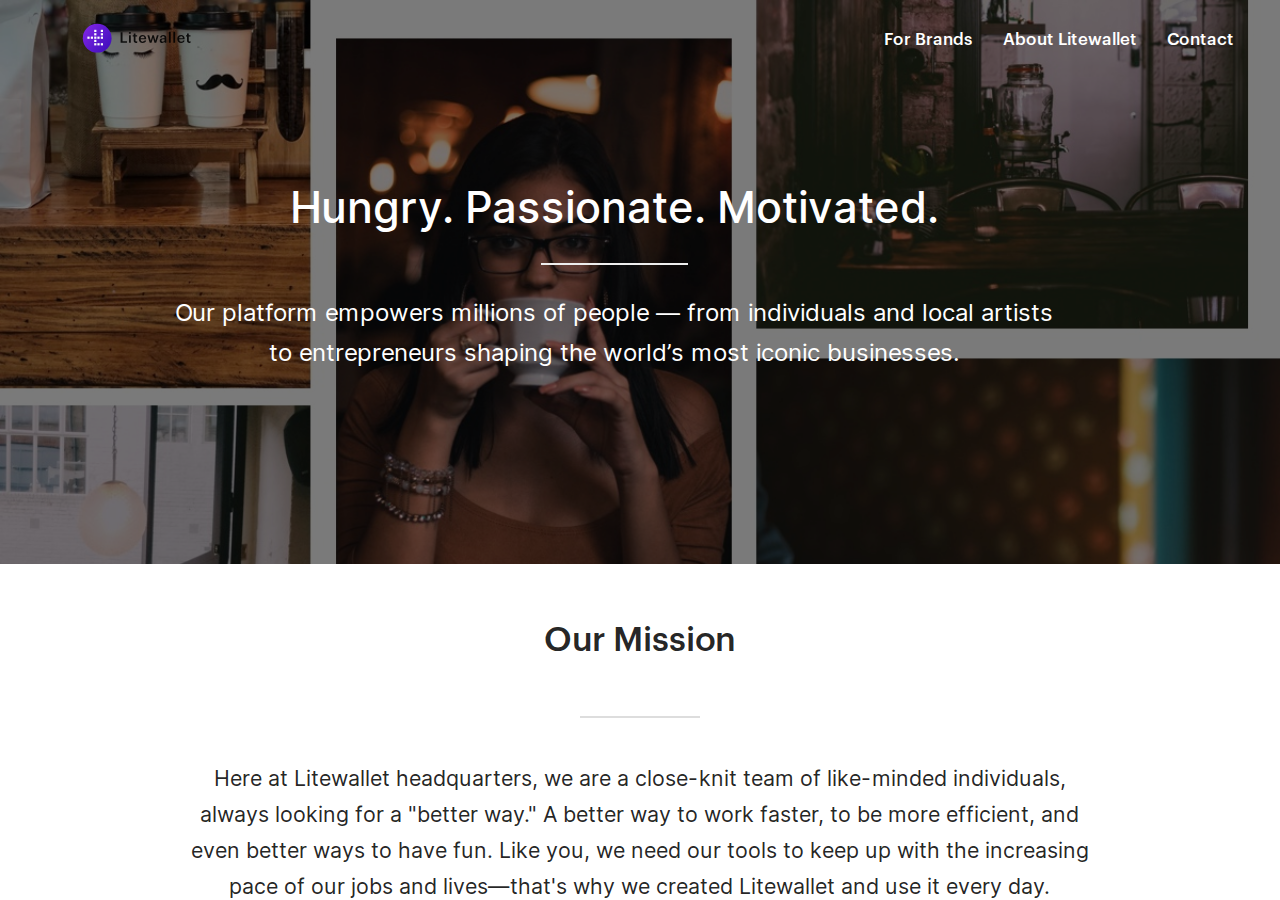
==== commit 3b4eb54b: "smaller homepage" ====
--- a/about_litewallet.html
+++ b/about_litewallet.html
@@ -22,7 +22,7 @@
 
 
 <div class="logo">
-<a href="index.html"><img class="logo" src="assets/images/Litewallet Logo White.png" /></a>
+<a href="index.html"><img class="logo" src="assets/images/Litewallet Logo Dark.svg" /></a>
 </div>
 
 </div>
--- a/assets/css/style.css
+++ b/assets/css/style.css
@@ -1,3 +1,12 @@
+@font-face {
+  src: url("../fonts/Graphik-Regular.woff2");
+  font-family: 'Graphik'; }
+@font-face {
+  src: url("../fonts/Graphik-Medium.ttf");
+  font-family: 'GraphikMedium'; }
+@font-face {
+  src: url("../fonts/gordita-bold-webfont.woff2");
+  font-family: 'GorditaBold'; }
 @font-face {
   src: url("../fonts/Inter-Regular.ttf");
   font-family: 'InterRegular'; }
@@ -17,10 +26,14 @@
 html {
   overflow-x: hidden; }
 
+.container.smaller_version {
+  height: 100%;
+  overflow: hidden; }
+
 html, body {
   height: 100%;
   width: 100%;
-  font-family: 'InterRegular';
+  font-family: "Graphik";
   -webkit-font-smoothing: antialiased;
   -moz-osx-font-smoothing: grayscale; }
 
@@ -41,12 +54,12 @@
   color: rgba(0, 0, 0, 0.87); }
 
 .title {
-  font-family: 'InterMedium';
+  font-family: "GraphikMedium";
   font-size: 34px;
   line-height: 56px; }
 
 .subtitle {
-  font-family: 'InterRegular'; }
+  font-family: "Graphik"; }
 
 .selected_text {
   color: #3600B3; }
@@ -56,7 +69,7 @@
 
 .flat_button {
   color: #3600B3;
-  font-family: 'InterMedium';
+  font-family: "GraphikMedium";
   font-size: 21.33px; }
 
 .flat_button span {
@@ -84,7 +97,7 @@
   min-height: 240px;
   height: 100%;
   width: 94%;
-  padding-left: 4%; }
+  padding-left: 5.4%; }
 
 .top_nav_container {
   position: relative;
@@ -103,11 +116,11 @@
 .logo_container {
   width: 100%;
   min-height: 64px;
-  padding-top: 4%; }
+  padding-top: 3%; }
 
 img.logo {
-  height: 45px;
-  width: 165px; }
+  height: 40px;
+  width: 152px; }
 
 .text_slider {
   display: inline-block; }
@@ -120,14 +133,14 @@
   list-style-type: none;
   float: left;
   color: white;
-  font-family: 'InterMedium';
-  padding-left: 5%;
+  font-family: "GraphikMedium";
+  padding-left: 7%;
   font-size: 16px; }
 
 .nav_container ul li a {
   text-decoration: none;
   color: white;
-  font-family: 'InterMedium';
+  font-family: "GraphikMedium";
   font-size: 16.86px; }
 
 .nav_container ul li a:hover {
@@ -157,29 +170,29 @@
 
 .text_title_container {
   width: 92%;
+  color: rgba(0, 0, 0, 0.87);
   padding: 0%;
   text-align: left;
-  font-family: 'InterMedium';
-  font-size: 31.4px;
-  line-height: 56px; }
+  font-family: "GraphikMedium";
+  font-size: 33.5px;
+  line-height: 54px; }
 
 .text_desc_container {
-  margin-top: 1.5%;
-  font-family: 'InterRegular';
+  font-family: "Graphik";
   font-size: 20px;
   line-height: 40px;
   width: 92%;
-  padding-top: 2%;
+  padding-top: 1.8%;
   padding-right: 4%;
   text-align: left; }
 
 .signup_container {
-  margin-top: 4.5%;
+  margin-top: 6.5%;
   width: 96%;
   padding-right: 4%; }
 
 .signup_label {
-  font-family: 'InterMedium';
+  font-family: "GraphikMedium";
   font-size: 18.96px;
   text-align: center;
   width: 100%;
@@ -197,7 +210,7 @@
   border: none;
   border-radius: 4px;
   padding: 16px;
-  font-family: 'InterRegular';
+  font-family: "Graphik";
   font-size: 18px; }
 
 .signup_input {
@@ -206,7 +219,7 @@
   width: 240px; }
 
 #signup_message {
-  font-family: 'InterRegular';
+  font-family: "Graphik";
   font-size: 18px;
   padding-top: 16px;
   line-height: 28px;
@@ -221,13 +234,13 @@
   display: block; }
 
 .signup_success_title {
-  font-family: 'InterMedium';
+  font-family: "GraphikMedium";
   font-size: 24px;
   line-height: 32px;
   color: green; }
 
 .signup_success_message {
-  font-family: 'InterRegular';
+  font-family: "Graphik";
   font-size: 20px;
   line-height: 36px;
   padding-top: 16px;
@@ -236,17 +249,17 @@
 button {
   border: none;
   border-radius: 4px;
-  cursor: pointer; }
+  cursor: pointer;
+  font-family: "GraphikMedium"; }
 
 button.signup_button {
   margin-left: -8px; }
 
 button.raised_button {
-  background: #3600B3;
+  background: linear-gradient(to bottom right, #7A23E1, #440FBF);
   color: white;
-  padding: 16px;
-  font-family: 'InterRegular';
-  font-size: 18px; }
+  padding: 16px 20px;
+  font-size: 16.5px; }
 
 .signup_avatars_container {
   padding-top: 24px;
@@ -265,7 +278,7 @@
 
 .signup_avatars_text {
   padding-top: 24px;
-  font-family: 'InterRegular';
+  font-family: "Graphik";
   font-size: 16.86px;
   text-align: center;
   width: 100%;
@@ -283,14 +296,14 @@
 
 .logo_left {
   float: left;
-  width: 34%; }
+  width: 38%; }
 
 .currently_serving {
   float: right;
   padding-right: 3%;
-  width: 50%;
-  padding-top: 16px;
-  color: rgba(0, 0, 0, 0.5); }
+  width: 46%;
+  padding-top: 8px;
+  color: rgba(0, 0, 0, 0.6); }
 
 .section {
   padding: 56px 0px 104px 0px; }
@@ -301,7 +314,7 @@
   padding-left: 6%; }
 
 .home_heading {
-  font-family: 'InterMedium';
+  font-family: "GraphikMedium";
   font-size: 34px;
   line-height: 56px;
   width: 88%;
@@ -311,11 +324,11 @@
 
 .home_subheading {
   margin-top: 8px;
-  font-family: 'InterRegular';
+  font-family: "Graphik";
   font-size: 22px;
   width: 88%;
   padding: 0% 6%;
-  color: rgba(0, 0, 0, 0.5);
+  color: rgba(0, 0, 0, 0.6);
   text-align: center; }
 
 .features_content_container {
@@ -345,7 +358,7 @@
   font-family: 'InterRegular';
   margin-top: 16px;
   text-align: left;
-  color: rgba(0, 0, 0, 0.5); }
+  color: rgba(0, 0, 0, 0.6); }
 
 .feature_graphic {
   float: right;
@@ -432,8 +445,12 @@
   color: white; }
 
 .footer_logo {
-  margin: 72px 0px 40px 0px;
-  text-align: center; }
+  margin: 88px 0px 24px 0px;
+  text-align: center; }
+
+.footer_logo img.logo {
+  height: 50px;
+  width: 180px; }
 
 .footer_terms {
   color: rgba(255, 255, 255, 0.7);
@@ -905,14 +922,14 @@
 .top_navigation_left {
   float: left;
   width: 46.5%;
-  padding-left: 4%; }
+  padding-left: 5.4%; }
 
 .top_navigation_right {
   float: right;
   width: 47.5%; }
 
 .top_nav_scrim {
-  padding-top: 6%; }
+  padding-top: 5%; }
 
 .white_background .top_left_container {
   padding-top: 13%; }
